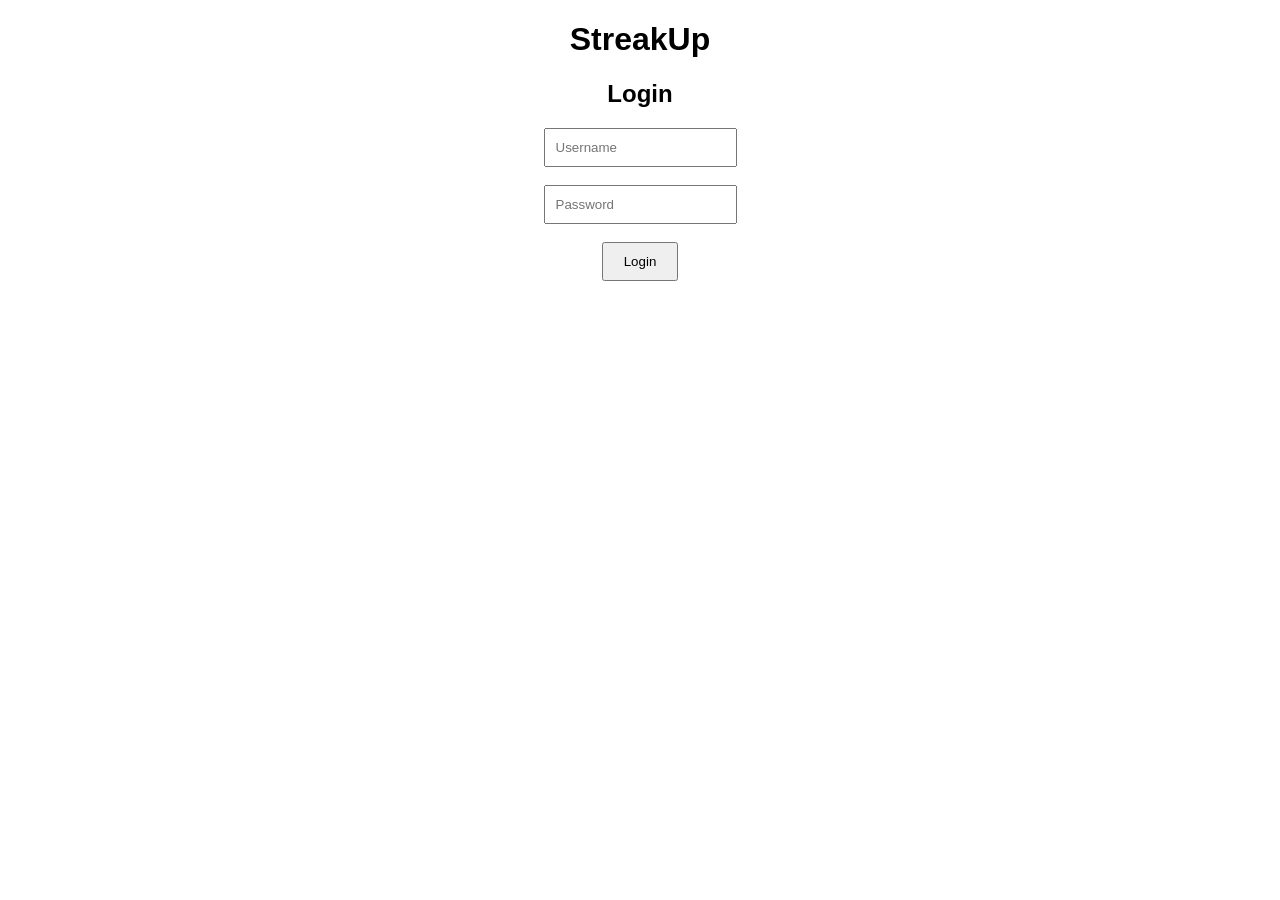
==== index.html @ 4e55dbc6 "Designed basic frontend structure" ====
<!DOCTYPE html>
<html lang="en">
<head>
    <meta charset="UTF-8">
    <meta name="viewport" content="width=device-width, initial-scale=1.0">
    <title>StreakUp</title>

    <link rel="stylesheet" href="css/style.css">
</head>

<body>

    <h1>StreakUp</h1>

    <div>
        <h2>Login</h2>

        <input type="text" id="username" placeholder="Username">

        <br><br>

        <input type="password" id="password" placeholder="Password">

        <br><br>

        <button id="loginBtn">Login</button>

        <p id="message"></p>
    </div>

    <script src="js/auth.js"></script>

</body>
</html>
---- css/style.css ----
body {
    font-family: Arial, sans-serif;
    text-align: center;
}

input {
    padding: 10px;
}

button {
    padding: 10px 20px;
    cursor: pointer;
}
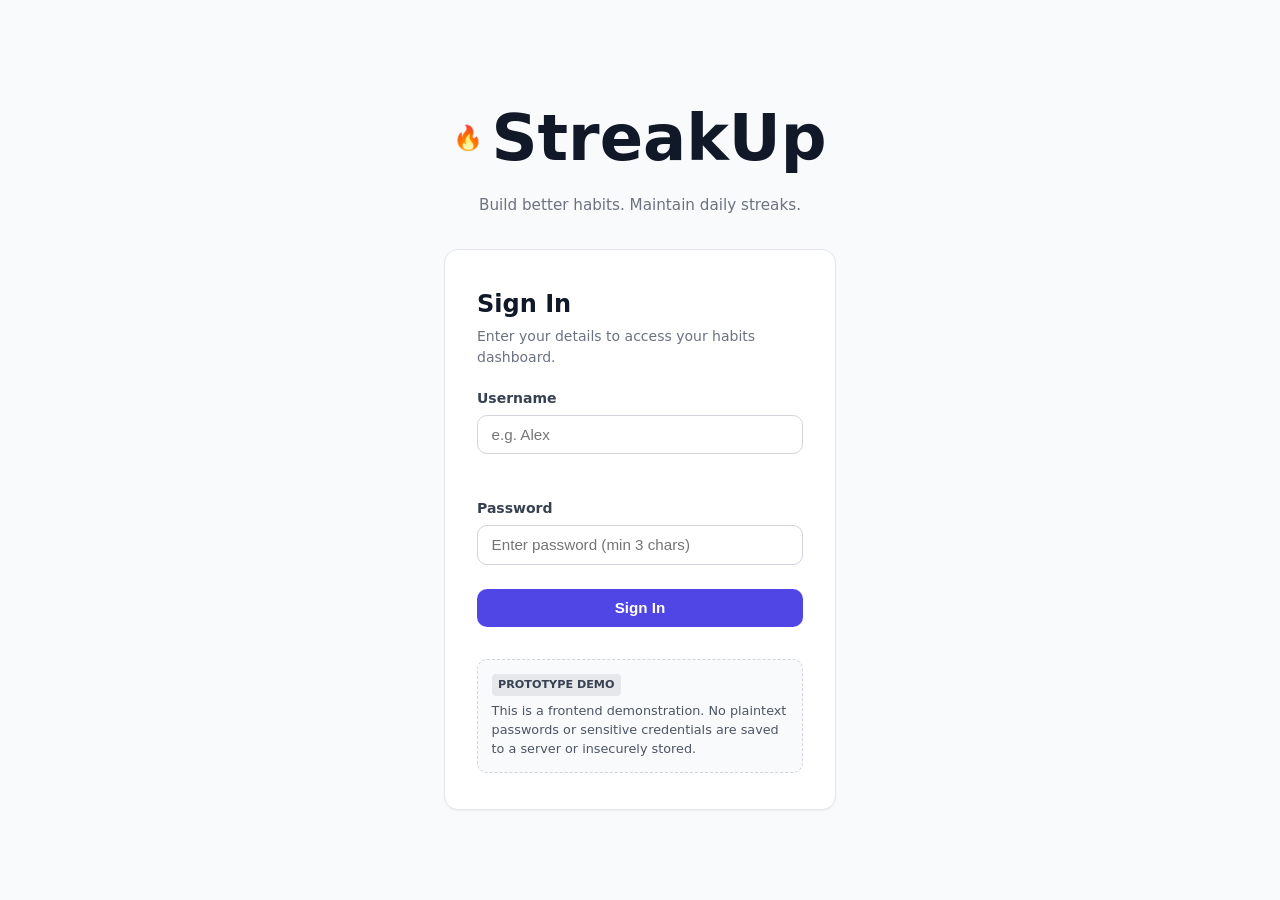
==== commit 75f1ac07: "Improve StreakUp habit tracking functionality" ====
--- a/index.html
+++ b/index.html
@@ -3,32 +3,75 @@
 <head>
     <meta charset="UTF-8">
     <meta name="viewport" content="width=device-width, initial-scale=1.0">
-    <title>StreakUp</title>
-
+    <title>StreakUp - Login</title>
     <link rel="stylesheet" href="css/style.css">
 </head>
+<body class="auth-page">
 
-<body>
+    <main class="auth-container">
+        <header class="auth-header">
+            <div class="brand-logo" aria-label="StreakUp">
+                <span class="logo-icon">🔥</span>
+                <h1>StreakUp</h1>
+            </div>
+            <p class="tagline">Build better habits. Maintain daily streaks.</p>
+        </header>
 
-    <h1>StreakUp</h1>
+        <section class="card auth-card" aria-labelledby="loginHeading">
+            <h2 id="loginHeading">Sign In</h2>
+            <p class="card-subtitle">Enter your details to access your habits dashboard.</p>
 
-    <div>
-        <h2>Login</h2>
+            <!-- Already Logged In Banner (hidden by default) -->
+            <div id="alreadyLoggedIn" class="already-logged-in-box" style="display: none;">
+                <p>You are currently signed in as <strong id="currentUsername"></strong>.</p>
+                <div class="btn-group">
+                    <a href="home.html" class="btn btn-primary">Go to Dashboard</a>
+                    <button type="button" id="switchUserBtn" class="btn btn-secondary">Switch Account</button>
+                </div>
+            </div>
 
-        <input type="text" id="username" placeholder="Username">
+            <form id="loginForm" novalidate>
+                <div class="form-group">
+                    <label for="username">Username</label>
+                    <input 
+                        type="text" 
+                        id="username" 
+                        name="username" 
+                        placeholder="e.g. Alex" 
+                        autocomplete="username"
+                        required
+                    >
+                    <span class="field-error" id="usernameError" aria-live="polite"></span>
+                </div>
 
-        <br><br>
+                <div class="form-group">
+                    <label for="password">Password</label>
+                    <input 
+                        type="password" 
+                        id="password" 
+                        name="password" 
+                        placeholder="Enter password (min 3 chars)" 
+                        autocomplete="current-password"
+                        required
+                    >
+                    <span class="field-error" id="passwordError" aria-live="polite"></span>
+                </div>
 
-        <input type="password" id="password" placeholder="Password">
+                <button type="submit" id="loginBtn" class="btn btn-primary btn-block">
+                    Sign In
+                </button>
 
-        <br><br>
+                <p id="message" class="auth-message" aria-live="polite"></p>
+            </form>
 
-        <button id="loginBtn">Login</button>
+            <div class="demo-notice" role="note">
+                <span class="demo-badge">Prototype Demo</span>
+                <p>This is a frontend demonstration. No plaintext passwords or sensitive credentials are saved to a server or insecurely stored.</p>
+            </div>
+        </section>
+    </main>
 
-        <p id="message"></p>
-    </div>
-
+    <script src="js/storage.js"></script>
     <script src="js/auth.js"></script>
-
 </body>
 </html>
--- a/css/style.css
+++ b/css/style.css
@@ -1,13 +1,1333 @@
+/* ==========================================================================
+   StreakUp - Habit Tracking Web Application Styles
+   Clean, modern, responsive, accessible styles for all pages.
+   ========================================================================== */
+
+:root {
+    --primary: #4f46e5;
+    --primary-hover: #4338ca;
+    --primary-light: #eef2ff;
+    
+    --success: #059669;
+    --success-bg: #ecfdf5;
+    --success-border: #a7f3d0;
+
+    --danger: #dc2626;
+    --danger-bg: #fef2f2;
+    --danger-border: #fecaca;
+
+    --warning: #d97706;
+    --warning-bg: #fffbeb;
+
+    --neutral-50: #f9fafb;
+    --neutral-100: #f3f4f6;
+    --neutral-200: #e5e7eb;
+    --neutral-300: #d1d5db;
+    --neutral-400: #9ca3af;
+    --neutral-500: #6b7280;
+    --neutral-600: #4b5563;
+    --neutral-700: #374151;
+    --neutral-800: #1f2937;
+    --neutral-900: #111827;
+
+    --card-bg: #ffffff;
+    --body-bg: #f8fafc;
+    
+    --radius-sm: 6px;
+    --radius-md: 10px;
+    --radius-lg: 14px;
+
+    --shadow-sm: 0 1px 2px 0 rgba(0, 0, 0, 0.05);
+    --shadow-md: 0 4px 6px -1px rgba(0, 0, 0, 0.1), 0 2px 4px -1px rgba(0, 0, 0, 0.06);
+    --shadow-lg: 0 10px 15px -3px rgba(0, 0, 0, 0.1), 0 4px 6px -2px rgba(0, 0, 0, 0.05);
+}
+
+/* Base & Reset */
+*, *::before, *::after {
+    box-sizing: border-box;
+    margin: 0;
+    padding: 0;
+}
+
 body {
-    font-family: Arial, sans-serif;
+    font-family: system-ui, -apple-system, BlinkMacSystemFont, "Segoe UI", Roboto, "Helvetica Neue", Arial, sans-serif;
+    background-color: var(--body-bg);
+    color: var(--neutral-800);
+    line-height: 1.5;
+    min-height: 100vh;
+    display: flex;
+    flex-direction: column;
+}
+
+/* Accessibility Focus Ring */
+a:focus-visible,
+button:focus-visible,
+input:focus-visible {
+    outline: 2px solid var(--primary);
+    outline-offset: 2px;
+}
+
+/* ==========================================================================
+   Navigation Bar
+   ========================================================================== */
+.navbar {
+    background-color: #ffffff;
+    border-bottom: 1px solid var(--neutral-200);
+    position: sticky;
+    top: 0;
+    z-index: 50;
+    box-shadow: var(--shadow-sm);
+}
+
+.nav-container {
+    max-width: 1200px;
+    margin: 0 auto;
+    padding: 0.75rem 1.5rem;
+    display: flex;
+    align-items: center;
+    justify-content: space-between;
+    gap: 1rem;
+    flex-wrap: wrap;
+}
+
+.nav-brand {
+    display: flex;
+    align-items: center;
+    gap: 0.5rem;
+    text-decoration: none;
+    color: var(--neutral-900);
+    font-weight: 700;
+    font-size: 1.25rem;
+}
+
+.logo-icon {
+    font-size: 1.5rem;
+}
+
+.nav-links {
+    display: flex;
+    align-items: center;
+    gap: 0.5rem;
+}
+
+.nav-link {
+    text-decoration: none;
+    color: var(--neutral-600);
+    font-weight: 500;
+    padding: 0.5rem 0.85rem;
+    border-radius: var(--radius-sm);
+    transition: all 0.15s ease;
+}
+
+.nav-link:hover {
+    color: var(--primary);
+    background-color: var(--neutral-100);
+}
+
+.nav-link.active {
+    color: var(--primary);
+    background-color: var(--primary-light);
+    font-weight: 600;
+}
+
+.nav-user {
+    display: flex;
+    align-items: center;
+    gap: 0.75rem;
+}
+
+.user-greeting {
+    font-size: 0.9rem;
+    color: var(--neutral-600);
+}
+
+.user-greeting strong {
+    color: var(--neutral-900);
+}
+
+/* ==========================================================================
+   Layout Containers
+   ========================================================================== */
+.main-content {
+    max-width: 1200px;
+    margin: 0 auto;
+    padding: 2rem 1.5rem;
+    width: 100%;
+    flex: 1;
+}
+
+/* App Footer */
+.app-footer {
     text-align: center;
-}
-
-input {
-    padding: 10px;
-}
-
-button {
-    padding: 10px 20px;
+    padding: 1.5rem;
+    font-size: 0.85rem;
+    color: var(--neutral-500);
+    border-top: 1px solid var(--neutral-200);
+    background-color: #ffffff;
+    margin-top: auto;
+}
+
+/* ==========================================================================
+   Cards & Surfaces
+   ========================================================================== */
+.card {
+    background-color: var(--card-bg);
+    border: 1px solid var(--neutral-200);
+    border-radius: var(--radius-lg);
+    padding: 1.5rem;
+    box-shadow: var(--shadow-sm);
+}
+
+.card-header {
+    display: flex;
+    justify-content: space-between;
+    align-items: flex-start;
+    margin-bottom: 1.25rem;
+    gap: 1rem;
+    flex-wrap: wrap;
+}
+
+.card-header h2, .card-header h3 {
+    font-size: 1.25rem;
+    color: var(--neutral-900);
+    font-weight: 700;
+}
+
+.card-subtitle {
+    font-size: 0.875rem;
+    color: var(--neutral-500);
+    margin-top: 0.25rem;
+}
+
+/* ==========================================================================
+   Buttons & Inputs
+   ========================================================================== */
+.btn {
+    display: inline-flex;
+    align-items: center;
+    justify-content: center;
+    gap: 0.4rem;
+    font-size: 0.95rem;
+    font-weight: 600;
+    padding: 0.6rem 1.2rem;
+    border-radius: var(--radius-md);
     cursor: pointer;
+    border: 1px solid transparent;
+    text-decoration: none;
+    transition: all 0.15s ease-in-out;
+}
+
+.btn-primary {
+    background-color: var(--primary);
+    color: #ffffff;
+}
+.btn-primary:hover {
+    background-color: var(--primary-hover);
+}
+
+.btn-secondary {
+    background-color: var(--neutral-100);
+    color: var(--neutral-700);
+    border-color: var(--neutral-300);
+}
+.btn-secondary:hover {
+    background-color: var(--neutral-200);
+}
+
+.btn-outline {
+    background-color: transparent;
+    border-color: var(--neutral-300);
+    color: var(--neutral-700);
+}
+.btn-outline:hover {
+    background-color: var(--neutral-100);
+}
+
+.btn-sm {
+    padding: 0.4rem 0.8rem;
+    font-size: 0.85rem;
+}
+
+.btn-block {
+    width: 100%;
+}
+
+.btn-icon {
+    padding: 0.5rem 0.8rem;
+    font-size: 1rem;
+}
+
+input[type="text"],
+input[type="password"],
+input[type="date"] {
+    width: 100%;
+    padding: 0.65rem 0.85rem;
+    border: 1px solid var(--neutral-300);
+    border-radius: var(--radius-md);
+    font-size: 0.95rem;
+    color: var(--neutral-900);
+    background-color: #ffffff;
+    transition: border-color 0.15s ease;
+}
+
+input:focus {
+    border-color: var(--primary);
+}
+
+/* Badges */
+.badge {
+    display: inline-flex;
+    align-items: center;
+    padding: 0.25rem 0.6rem;
+    border-radius: 9999px;
+    font-size: 0.75rem;
+    font-weight: 600;
+    letter-spacing: 0.02em;
+    text-transform: uppercase;
+}
+
+.badge-success {
+    background-color: var(--success-bg);
+    color: var(--success);
+    border: 1px solid var(--success-border);
+}
+
+.badge-danger {
+    background-color: var(--danger-bg);
+    color: var(--danger);
+    border: 1px solid var(--danger-border);
+}
+
+.badge-neutral {
+    background-color: var(--neutral-100);
+    color: var(--neutral-600);
+    border: 1px solid var(--neutral-200);
+}
+
+.badge-today {
+    background-color: var(--primary-light);
+    color: var(--primary);
+    border: 1px solid #c7d2fe;
+}
+
+.badge-future {
+    background-color: #f1f5f9;
+    color: #64748b;
+    border: 1px solid #cbd5e1;
+}
+
+.badge-past {
+    background-color: #f3f4f6;
+    color: #4b5563;
+    border: 1px solid #e5e7eb;
+}
+
+/* Progress Bar */
+.progress-bar-container {
+    background-color: var(--neutral-200);
+    border-radius: 9999px;
+    height: 8px;
+    width: 100%;
+    overflow: hidden;
+    margin-top: 0.5rem;
+}
+
+.progress-bar {
+    height: 100%;
+    background-color: var(--primary);
+    transition: width 0.3s ease;
+    border-radius: 9999px;
+}
+
+.progress-bar.is-full {
+    background-color: var(--success);
+}
+
+.progress-bar.is-partial {
+    background-color: var(--warning);
+}
+
+/* ==========================================================================
+   Login / Auth Page Styles
+   ========================================================================== */
+.auth-page {
+    background-color: var(--neutral-50);
+    display: flex;
+    align-items: center;
+    justify-content: center;
+    min-height: 100vh;
+}
+
+.auth-container {
+    width: 100%;
+    max-width: 440px;
+    padding: 1.5rem;
+    margin: auto;
+}
+
+.auth-header {
+    text-align: center;
+    margin-bottom: 2rem;
+}
+
+.auth-header .brand-logo {
+    display: inline-flex;
+    align-items: center;
+    gap: 0.5rem;
+    font-size: 2rem;
+    font-weight: 800;
+    color: var(--neutral-900);
+}
+
+.auth-header .tagline {
+    color: var(--neutral-500);
+    margin-top: 0.5rem;
+    font-size: 0.95rem;
+}
+
+.auth-card {
+    background: #ffffff;
+    padding: 2.25rem 2rem;
+}
+
+.auth-card h2 {
+    font-size: 1.5rem;
+    font-weight: 700;
+    color: var(--neutral-900);
+}
+
+.form-group {
+    margin-top: 1.25rem;
+    display: flex;
+    flex-direction: column;
+    text-align: left;
+}
+
+.form-group label {
+    font-size: 0.875rem;
+    font-weight: 600;
+    color: var(--neutral-700);
+    margin-bottom: 0.35rem;
+}
+
+.field-error {
+    color: var(--danger);
+    font-size: 0.8rem;
+    margin-top: 0.3rem;
+    min-height: 1.2rem;
+}
+
+.auth-message {
+    margin-top: 1rem;
+    font-size: 0.9rem;
+    text-align: center;
+    font-weight: 500;
+}
+
+.auth-message.error {
+    color: var(--danger);
+}
+
+.auth-message.success {
+    color: var(--success);
+}
+
+.demo-notice {
+    margin-top: 2rem;
+    padding: 0.85rem;
+    background-color: var(--neutral-50);
+    border: 1px dashed var(--neutral-300);
+    border-radius: var(--radius-md);
+    font-size: 0.8rem;
+    color: var(--neutral-600);
+    text-align: left;
+}
+
+.demo-badge {
+    display: inline-block;
+    font-size: 0.7rem;
+    font-weight: 700;
+    background-color: var(--neutral-200);
+    color: var(--neutral-700);
+    padding: 0.15rem 0.4rem;
+    border-radius: 4px;
+    margin-bottom: 0.3rem;
+    text-transform: uppercase;
+}
+
+.already-logged-in-box {
+    background-color: var(--primary-light);
+    border: 1px solid #c7d2fe;
+    border-radius: var(--radius-md);
+    padding: 1.25rem;
+    margin-top: 1rem;
+    text-align: center;
+}
+
+.already-logged-in-box p {
+    font-size: 0.95rem;
+    color: var(--neutral-800);
+    margin-bottom: 1rem;
+}
+
+.btn-group {
+    display: flex;
+    gap: 0.5rem;
+    justify-content: center;
+}
+
+/* ==========================================================================
+   Dashboard Header & Stats Grid
+   ========================================================================== */
+.dashboard-header {
+    display: flex;
+    justify-content: space-between;
+    align-items: center;
+    flex-wrap: wrap;
+    gap: 1.5rem;
+    margin-bottom: 2rem;
+}
+
+.dashboard-header h1 {
+    font-size: 1.85rem;
+    font-weight: 800;
+    color: var(--neutral-900);
+}
+
+.dashboard-header .subtitle {
+    color: var(--neutral-500);
+    font-size: 0.95rem;
+    margin-top: 0.25rem;
+}
+
+.quick-nav-actions {
+    display: flex;
+    gap: 0.75rem;
+    flex-wrap: wrap;
+}
+
+.stats-grid {
+    display: grid;
+    grid-template-columns: repeat(auto-fit, minmax(210px, 1fr));
+    gap: 1rem;
+    margin-bottom: 2rem;
+}
+
+.stat-card {
+    background-color: #ffffff;
+    border: 1px solid var(--neutral-200);
+    border-radius: var(--radius-lg);
+    padding: 1.25rem;
+    display: flex;
+    align-items: flex-start;
+    gap: 1rem;
+    box-shadow: var(--shadow-sm);
+    transition: transform 0.15s ease, box-shadow 0.15s ease;
+}
+
+.stat-card:hover {
+    transform: translateY(-2px);
+    box-shadow: var(--shadow-md);
+}
+
+.stat-card.highlight-streak {
+    border-color: #fdba74;
+    background: linear-gradient(135deg, #ffffff 70%, #fff7ed);
+}
+
+.stat-icon {
+    font-size: 1.5rem;
+    padding: 0.75rem;
+    border-radius: var(--radius-md);
+    display: flex;
+    align-items: center;
+    justify-content: center;
+}
+
+.icon-blue { background-color: #eff6ff; }
+.icon-green { background-color: #ecfdf5; }
+.icon-purple { background-color: #f5f3ff; }
+.icon-orange { background-color: #fff7ed; }
+.icon-gold { background-color: #fefce8; }
+.icon-red { background-color: #fef2f2; }
+
+.stat-info {
+    flex: 1;
+}
+
+.stat-label {
+    font-size: 0.8rem;
+    font-weight: 600;
+    color: var(--neutral-500);
+    text-transform: uppercase;
+    letter-spacing: 0.03em;
+}
+
+.stat-value {
+    display: block;
+    font-size: 1.6rem;
+    font-weight: 800;
+    color: var(--neutral-900);
+    line-height: 1.2;
+    margin: 0.2rem 0;
+}
+
+.stat-value .unit {
+    font-size: 0.95rem;
+    font-weight: 500;
+    color: var(--neutral-500);
+}
+
+.stat-subtext {
+    font-size: 0.8rem;
+    color: var(--neutral-500);
+}
+
+/* ==========================================================================
+   Habits Management & Checklist
+   ========================================================================== */
+.dashboard-columns {
+    display: grid;
+    grid-template-columns: 2fr 1fr;
+    gap: 1.5rem;
+}
+
+@media (max-width: 900px) {
+    .dashboard-columns {
+        grid-template-columns: 1fr;
+    }
+}
+
+.add-habit-form {
+    margin-bottom: 1.5rem;
+}
+
+.form-row {
+    display: flex;
+    gap: 0.75rem;
+}
+
+.add-habit-form input {
+    flex: 1;
+}
+
+.list-legend {
+    display: flex;
+    justify-content: space-between;
+    align-items: center;
+    margin-bottom: 0.75rem;
+    padding-bottom: 0.5rem;
+    border-bottom: 1px solid var(--neutral-200);
+}
+
+.legend-title {
+    font-size: 0.85rem;
+    font-weight: 700;
+    text-transform: uppercase;
+    color: var(--neutral-600);
+}
+
+.legend-hint {
+    font-size: 0.75rem;
+    color: var(--neutral-500);
+}
+
+.habits-list {
+    display: flex;
+    flex-direction: column;
+    gap: 0.75rem;
+}
+
+.habit-card {
+    background-color: #ffffff;
+    border: 1px solid var(--neutral-200);
+    border-radius: var(--radius-md);
+    padding: 0.85rem 1rem;
+    display: flex;
+    align-items: center;
+    justify-content: space-between;
+    gap: 1rem;
+    transition: all 0.15s ease;
+}
+
+.habit-card:hover {
+    border-color: var(--neutral-300);
+    background-color: var(--neutral-50);
+}
+
+.habit-card.completed {
+    border-left: 4px solid var(--success);
+    background-color: #fafdfc;
+}
+
+.habit-card.pending {
+    border-left: 4px solid var(--neutral-300);
+}
+
+.habit-main {
+    display: flex;
+    align-items: center;
+    gap: 0.85rem;
+    flex: 1;
+}
+
+.habit-info {
+    display: flex;
+    flex-direction: column;
+}
+
+.habit-name {
+    font-size: 1rem;
+    font-weight: 600;
+    color: var(--neutral-900);
+}
+
+.habit-name.is-done {
+    text-decoration: line-through;
+    color: var(--neutral-500);
+}
+
+.habit-meta {
+    font-size: 0.75rem;
+    color: var(--neutral-400);
+}
+
+.habit-actions {
+    display: flex;
+    align-items: center;
+    gap: 0.5rem;
+}
+
+/* Custom Checkbox */
+.checkbox-container {
+    display: block;
+    position: relative;
+    cursor: pointer;
+    font-size: 22px;
+    user-select: none;
+    width: 24px;
+    height: 24px;
+}
+
+.checkbox-container input {
+    position: absolute;
+    opacity: 0;
+    cursor: pointer;
+    height: 0;
+    width: 0;
+}
+
+.checkmark {
+    position: absolute;
+    top: 0;
+    left: 0;
+    height: 24px;
+    width: 24px;
+    background-color: #ffffff;
+    border: 2px solid var(--neutral-300);
+    border-radius: 6px;
+    transition: all 0.15s ease;
+}
+
+.checkbox-container:hover input ~ .checkmark {
+    border-color: var(--primary);
+}
+
+.checkbox-container input:checked ~ .checkmark {
+    background-color: var(--success);
+    border-color: var(--success);
+}
+
+.checkmark:after {
+    content: "";
+    position: absolute;
+    display: none;
+}
+
+.checkbox-container input:checked ~ .checkmark:after {
+    display: block;
+}
+
+.checkbox-container .checkmark:after {
+    left: 7px;
+    top: 3px;
+    width: 6px;
+    height: 12px;
+    border: solid white;
+    border-width: 0 2.5px 2.5px 0;
+    transform: rotate(45deg);
+}
+
+.checkbox-container input:disabled ~ .checkmark {
+    background-color: var(--neutral-100);
+    border-color: var(--neutral-300);
+    cursor: not-allowed;
+}
+
+/* Sidebar cards */
+.sidebar-cards {
+    display: flex;
+    flex-direction: column;
+    gap: 1.5rem;
+}
+
+.streak-rules-card h3,
+.quick-actions-card h3 {
+    font-size: 1.1rem;
+    color: var(--neutral-900);
+    margin-bottom: 0.75rem;
+}
+
+.rules-list {
+    list-style: none;
+    display: flex;
+    flex-direction: column;
+    gap: 0.85rem;
+}
+
+.rules-list li {
+    display: flex;
+    gap: 0.75rem;
+    font-size: 0.85rem;
+    color: var(--neutral-600);
+}
+
+.rule-icon {
+    font-size: 1.1rem;
+}
+
+.nav-action-links {
+    display: flex;
+    flex-direction: column;
+    gap: 0.75rem;
+    margin-top: 1rem;
+}
+
+.nav-action-item {
+    display: flex;
+    align-items: center;
+    gap: 0.75rem;
+    padding: 0.75rem;
+    border: 1px solid var(--neutral-200);
+    border-radius: var(--radius-md);
+    text-decoration: none;
+    color: var(--neutral-800);
+    transition: all 0.15s ease;
+}
+
+.nav-action-item:hover {
+    background-color: var(--neutral-50);
+    border-color: var(--primary);
+}
+
+.action-emoji {
+    font-size: 1.3rem;
+}
+
+.nav-action-item div {
+    flex: 1;
+}
+
+.nav-action-item small {
+    display: block;
+    color: var(--neutral-500);
+    font-size: 0.75rem;
+}
+
+.nav-action-item .arrow {
+    color: var(--neutral-400);
+    font-size: 1rem;
+}
+
+/* ==========================================================================
+   Daily Tracker (streak.html)
+   ========================================================================== */
+.daily-header {
+    display: flex;
+    justify-content: space-between;
+    align-items: center;
+    flex-wrap: wrap;
+    gap: 1.5rem;
+    margin-bottom: 1.5rem;
+}
+
+.daily-header h1 {
+    font-size: 1.85rem;
+    font-weight: 800;
+    color: var(--neutral-900);
+}
+
+.date-navigator {
+    display: flex;
+    align-items: center;
+    gap: 0.5rem;
+}
+
+.selected-date-banner {
+    background-color: #ffffff;
+    border: 1px solid var(--neutral-200);
+    border-radius: var(--radius-lg);
+    padding: 1.25rem 1.5rem;
+    margin-bottom: 1.5rem;
+    box-shadow: var(--shadow-sm);
+}
+
+.date-title-group {
+    display: flex;
+    align-items: center;
+    gap: 0.75rem;
+    flex-wrap: wrap;
+}
+
+.date-title-group h2 {
+    font-size: 1.4rem;
+    font-weight: 700;
+    color: var(--neutral-900);
+}
+
+.status-desc {
+    margin-top: 0.35rem;
+    color: var(--neutral-600);
+    font-size: 0.9rem;
+}
+
+.daily-summary-grid {
+    display: grid;
+    grid-template-columns: 2fr 1fr;
+    gap: 1.5rem;
+    margin-bottom: 1.5rem;
+}
+
+@media (max-width: 800px) {
+    .daily-summary-grid {
+        grid-template-columns: 1fr;
+    }
+}
+
+.status-indicator-card {
+    border-left: 6px solid var(--neutral-300);
+}
+
+.status-indicator-card.status-qualifying {
+    border-left-color: var(--success);
+    background-color: #f7fdfa;
+}
+
+.status-indicator-card.status-incomplete {
+    border-left-color: var(--danger);
+    background-color: #fff9f9;
+}
+
+.status-indicator-card.status-empty {
+    border-left-color: var(--neutral-400);
+}
+
+.status-indicator-card.status-future {
+    border-left-color: #94a3b8;
+}
+
+.card-inner {
+    display: flex;
+    justify-content: space-between;
+    align-items: center;
+    flex-wrap: wrap;
+    gap: 1rem;
+    margin-bottom: 0.5rem;
+}
+
+.status-badge-lg {
+    display: flex;
+    align-items: center;
+    gap: 0.5rem;
+    font-size: 1.2rem;
+    font-weight: 700;
+    color: var(--neutral-900);
+}
+
+.status-metrics {
+    display: flex;
+    gap: 1.5rem;
+}
+
+.metric-item {
+    text-align: right;
+}
+
+.metric-label {
+    display: block;
+    font-size: 0.75rem;
+    color: var(--neutral-500);
+    text-transform: uppercase;
+}
+
+.metric-value {
+    font-size: 1.3rem;
+    font-weight: 800;
+    color: var(--neutral-900);
+}
+
+.streak-card-compact {
+    display: flex;
+    flex-direction: column;
+    justify-content: center;
+    gap: 1rem;
+}
+
+.streak-mini-item {
+    display: flex;
+    align-items: center;
+    gap: 0.75rem;
+}
+
+.mini-icon {
+    font-size: 1.5rem;
+}
+
+.mini-label {
+    display: block;
+    font-size: 0.75rem;
+    color: var(--neutral-500);
+    text-transform: uppercase;
+}
+
+.mini-val {
+    font-size: 1.15rem;
+    font-weight: 700;
+    color: var(--neutral-900);
+}
+
+.alert-box {
+    padding: 0.85rem 1rem;
+    border-radius: var(--radius-md);
+    margin-bottom: 1.25rem;
+    font-size: 0.9rem;
+}
+
+.alert-info {
+    background-color: #eff6ff;
+    border: 1px solid #bfdbfe;
+    color: #1e40af;
+}
+
+/* ==========================================================================
+   Monthly Calendar Page (monthly.html)
+   ========================================================================== */
+.monthly-header {
+    display: flex;
+    justify-content: space-between;
+    align-items: center;
+    flex-wrap: wrap;
+    gap: 1.5rem;
+    margin-bottom: 1.5rem;
+}
+
+.monthly-header h1 {
+    font-size: 1.85rem;
+    font-weight: 800;
+    color: var(--neutral-900);
+}
+
+.month-navigator {
+    display: flex;
+    align-items: center;
+    gap: 0.75rem;
+}
+
+.month-title {
+    font-size: 1.25rem;
+    font-weight: 700;
+    min-width: 170px;
+    text-align: center;
+    color: var(--neutral-900);
+}
+
+.stats-grid-monthly {
+    grid-template-columns: repeat(auto-fit, minmax(180px, 1fr));
+    margin-bottom: 2rem;
+}
+
+.monthly-layout {
+    display: grid;
+    grid-template-columns: 2fr 1.2fr;
+    gap: 1.5rem;
+}
+
+@media (max-width: 950px) {
+    .monthly-layout {
+        grid-template-columns: 1fr;
+    }
+}
+
+.calendar-card {
+    padding: 1.5rem;
+}
+
+.calendar-card-header {
+    display: flex;
+    justify-content: space-between;
+    align-items: center;
+    flex-wrap: wrap;
+    gap: 1rem;
+    margin-bottom: 1.25rem;
+}
+
+.calendar-legend {
+    display: flex;
+    gap: 0.75rem;
+    flex-wrap: wrap;
+    font-size: 0.8rem;
+    color: var(--neutral-600);
+}
+
+.legend-item {
+    display: flex;
+    align-items: center;
+    gap: 0.35rem;
+}
+
+.dot {
+    width: 10px;
+    height: 10px;
+    border-radius: 50%;
+    display: inline-block;
+}
+
+.dot-green { background-color: var(--success); }
+.dot-red { background-color: var(--danger); }
+.dot-neutral { background-color: var(--neutral-300); }
+.dot-future { background-color: #cbd5e1; }
+
+.calendar-grid-header {
+    display: grid;
+    grid-template-columns: repeat(7, 1fr);
+    text-align: center;
+    font-size: 0.8rem;
+    font-weight: 700;
+    color: var(--neutral-500);
+    text-transform: uppercase;
+    padding-bottom: 0.75rem;
+    border-bottom: 1px solid var(--neutral-200);
+}
+
+.calendar-grid {
+    display: grid;
+    grid-template-columns: repeat(7, 1fr);
+    gap: 6px;
+    margin-top: 0.75rem;
+}
+
+.calendar-day {
+    aspect-ratio: 1 / 1;
+    min-height: 65px;
+    border: 1px solid var(--neutral-200);
+    border-radius: var(--radius-sm);
+    padding: 0.4rem;
+    display: flex;
+    flex-direction: column;
+    justify-content: space-between;
+    cursor: pointer;
+    background-color: #ffffff;
+    transition: all 0.15s ease;
+}
+
+.calendar-day:hover {
+    border-color: var(--primary);
+    transform: translateY(-1px);
+    box-shadow: var(--shadow-sm);
+}
+
+.calendar-day.day-empty {
+    background-color: transparent;
+    border-color: transparent;
+    cursor: default;
+}
+.calendar-day.day-empty:hover {
+    transform: none;
+    box-shadow: none;
+}
+
+/* Day cell statuses */
+.calendar-day.day-completed {
+    background-color: var(--success-bg);
+    border-color: var(--success-border);
+}
+
+.calendar-day.day-incomplete {
+    background-color: var(--danger-bg);
+    border-color: var(--danger-border);
+}
+
+.calendar-day.day-neutral {
+    background-color: var(--neutral-50);
+}
+
+.calendar-day.day-future {
+    background-color: #f8fafc;
+    color: #94a3b8;
+}
+
+/* Day cell highlights */
+.calendar-day.is-today {
+    border: 2px solid var(--primary);
+}
+
+.calendar-day.is-selected {
+    box-shadow: 0 0 0 2px var(--primary);
+    outline: 2px solid var(--primary);
+}
+
+.day-cell-header {
+    display: flex;
+    justify-content: space-between;
+    align-items: center;
+}
+
+.day-number {
+    font-weight: 700;
+    font-size: 0.85rem;
+}
+
+.today-indicator {
+    font-size: 0.65rem;
+    font-weight: 700;
+    background-color: var(--primary);
+    color: #ffffff;
+    padding: 0.1rem 0.3rem;
+    border-radius: 4px;
+}
+
+.day-cell-body {
+    text-align: center;
+    margin-top: auto;
+}
+
+.day-status-pill {
+    display: inline-block;
+    font-size: 0.7rem;
+    font-weight: 600;
+    padding: 0.1rem 0.35rem;
+    border-radius: 4px;
+    background-color: var(--neutral-100);
+    color: var(--neutral-600);
+}
+
+.pill-success {
+    background-color: #d1fae5;
+    color: #065f46;
+}
+
+.pill-incomplete {
+    background-color: #fee2e2;
+    color: #991b1b;
+}
+
+/* Day Details Panel */
+.day-details-card {
+    display: flex;
+    flex-direction: column;
+}
+
+.day-details-progress {
+    padding: 1rem 0;
+    border-bottom: 1px solid var(--neutral-200);
+}
+
+.progress-details-header {
+    display: flex;
+    justify-content: space-between;
+    align-items: center;
+    font-size: 0.95rem;
+    font-weight: 600;
+}
+
+.progress-fraction-text {
+    font-size: 0.8rem;
+    color: var(--neutral-500);
+    margin-top: 0.4rem;
+}
+
+.day-habits-section {
+    padding: 1rem 0;
+    flex: 1;
+}
+
+.day-habits-section h4 {
+    font-size: 0.95rem;
+    font-weight: 700;
+    color: var(--neutral-700);
+    margin-bottom: 0.75rem;
+}
+
+.day-habits-list {
+    display: flex;
+    flex-direction: column;
+    gap: 0.5rem;
+}
+
+.day-habit-item {
+    display: flex;
+    align-items: center;
+    justify-content: space-between;
+    padding: 0.6rem 0.75rem;
+    border: 1px solid var(--neutral-200);
+    border-radius: var(--radius-sm);
+    background-color: #ffffff;
+    font-size: 0.875rem;
+}
+
+.day-habit-item.is-completed {
+    border-left: 3px solid var(--success);
+}
+
+.item-name-wrap {
+    display: flex;
+    align-items: center;
+    gap: 0.5rem;
+}
+
+.item-name {
+    font-weight: 600;
+    color: var(--neutral-900);
+}
+
+.item-archived-tag {
+    font-size: 0.75rem;
+    color: var(--neutral-400);
+}
+
+.day-details-action {
+    margin-top: 1rem;
+    padding-top: 1rem;
+    border-top: 1px solid var(--neutral-200);
+}
+
+/* Empty State */
+.empty-state {
+    text-align: center;
+    padding: 2.5rem 1rem;
+    color: var(--neutral-500);
+}
+
+.empty-icon {
+    font-size: 2.5rem;
+    margin-bottom: 0.5rem;
+}
+
+.empty-state h3 {
+    font-size: 1.15rem;
+    color: var(--neutral-800);
+    margin-bottom: 0.25rem;
+}
+
+.empty-state p {
+    font-size: 0.9rem;
+    max-width: 400px;
+    margin: 0 auto;
+}
+
+.empty-state-mini {
+    text-align: center;
+    padding: 1.5rem 0.5rem;
+    color: var(--neutral-500);
+    font-size: 0.85rem;
 }
